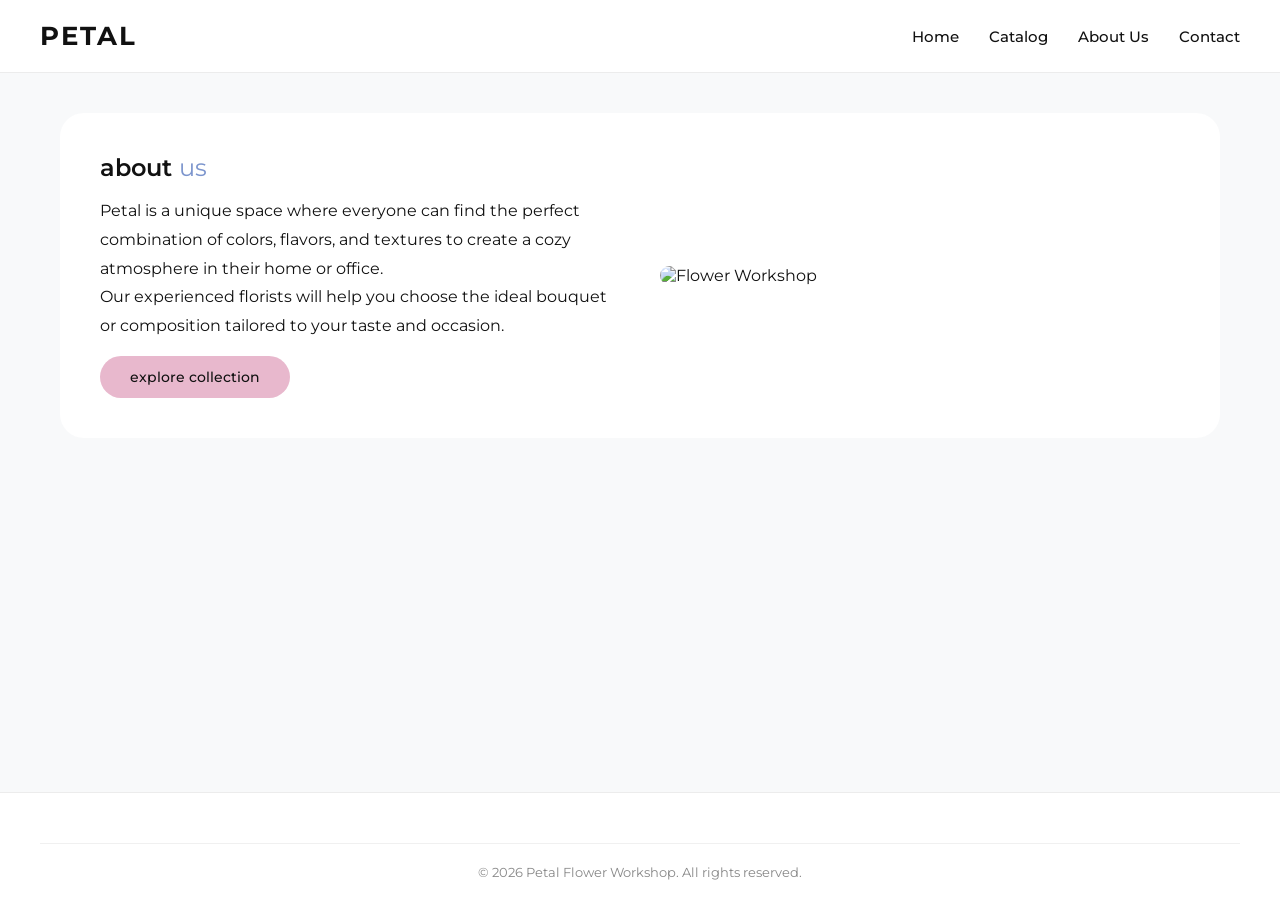
==== about.html @ 54bfecfd "Add files via upload" ====
<!DOCTYPE html>
<html lang="en">
<head>
    <meta charset="UTF-8">
    <meta name="viewport" content="width=device-width, initial-scale=1.0">
    <title>About Us - Petal</title>
    <link rel="stylesheet" href="css/style.css">
</head>
<body>
    <header>
        <div class="nav-container">
            <div class="logo">Petal</div>
            <nav>
                <ul class="nav-links">
                    <li><a href="index.html">Home</a></li>
                    <li><a href="catalog.html">Catalog</a></li>
                    <li><a href="about.html">About Us</a></li>
                    <li><a href="contact.html">Contact</a></li>
                </ul>
            </nav>
        </div>
    </header>

    <main>
        <section class="about-grid">
            <div>
                <h2>about <span class="highlight">us</span></h2>
                <p style="margin-top: 15px; line-height: 1.8;">Petal is a unique space where everyone can find the perfect combination of colors, flavors, and textures to create a cozy atmosphere in their home or office.</p>
                <p style="line-height: 1.8;">Our experienced florists will help you choose the ideal bouquet or composition tailored to your taste and occasion.</p>
                <a href="catalog.html" class="btn-pill" style="margin-top: 15px;">explore collection</a>
            </div>
            <div>
                <img src="https://images.unsplash.com/photo-1528698827591-e19ccd7bc23d?w=600&h=500&fit=crop" alt="Flower Workshop">
            </div>
        </section>
    </main>

    <footer>
        <div class="footer-bottom">
            <p>&copy; 2026 Petal Flower Workshop. All rights reserved.</p>
        </div>
    </footer>
</body>
</html>
---- css/style.css ----
@import url('https://fonts.googleapis.com/css2?family=Montserrat:wght@300;400;500;600;700&display=swap');

:root {
    --periwinkle: #7C95CD; /* Палетка 1 */
    --soft-blue: #8FB1CE;  /* Палетка 2 */
    --mint-green: #A9D8CA; /* Палетка 3 */
    --bg-light: #F8F9FA;   /* Фон */
    --lilac-pink: #E8B8CD; /* Палетка 5 (Акцент) */
    --text-black: #111111; /* Қара шрифт */
    --white: #FFFFFF;
}

* {
    margin: 0;
    padding: 0;
    box-sizing: border-box;
}

body {
    font-family: 'Montserrat', sans-serif;
    background-color: var(--bg-light);
    color: var(--text-black);
    display: flex;
    flex-direction: column;
    min-height: 100vh;
}

/* FLEXBOX: Header */
header {
    background-color: var(--white);
    padding: 20px 40px;
    border-bottom: 1px solid #ECECEC;
}

.nav-container {
    display: flex;
    justify-content: space-between;
    align-items: center;
    max-width: 1200px;
    margin: 0 auto;
}

.logo {
    font-size: 26px;
    font-weight: 700;
    letter-spacing: 2px;
    color: var(--text-black);
    text-transform: uppercase;
}

.nav-links {
    list-style: none;
    display: flex;
    gap: 30px;
}

.nav-links a {
    color: var(--text-black);
    text-decoration: none;
    font-weight: 500;
    font-size: 15px;
    transition: color 0.3s;
}

.nav-links a:hover {
    color: var(--periwinkle);
}

main {
    flex: 1;
    max-width: 1200px;
    margin: 0 auto;
    width: 100%;
    padding: 40px 20px;
}

/* Typography & Accent Colors */
h1, h2, h3 {
    color: var(--text-black);
    font-weight: 600;
}

.highlight {
    color: var(--periwinkle);
    font-weight: 400;
}

/* Pill Buttons */
.btn-pill {
    display: inline-block;
    background-color: var(--lilac-pink);
    color: var(--text-black);
    padding: 12px 30px;
    border-radius: 30px;
    text-decoration: none;
    font-weight: 500;
    font-size: 14px;
    border: none;
    cursor: pointer;
    transition: all 0.3s ease;
}

.btn-pill:hover {
    background-color: var(--periwinkle);
    color: var(--white);
    transform: translateY(-2px);
}

/* HERO SECTION */
.hero {
    text-align: center;
    padding: 60px 20px;
    background-color: var(--white);
    border-radius: 24px;
    margin-bottom: 40px;
    border: 1px solid #F0F0F0;
}

.hero-subtitle {
    font-size: 14px;
    text-transform: uppercase;
    letter-spacing: 2px;
    color: var(--periwinkle);
    margin-bottom: 10px;
}

.hero-title {
    font-size: 56px;
    letter-spacing: 12px;
    margin-bottom: 20px;
    font-weight: 300;
}

.hero-img {
    width: 100%;
    max-height: 450px;
    object-fit: cover;
    border-radius: 20px;
    margin-top: 25px;
}

/* BADGES */
.badge {
    position: absolute;
    top: 15px;
    right: 15px;
    padding: 5px 12px;
    border-radius: 15px;
    font-size: 11px;
    font-weight: 700;
    color: var(--white);
}

.badge-best { background-color: var(--lilac-pink); }
.badge-new { background-color: var(--mint-green); color: var(--text-black); }

/* GRID CATALOGUE */
.grid-catalog {
    display: grid;
    grid-template-columns: repeat(auto-fit, minmax(280px, 1fr));
    gap: 30px;
    margin-top: 30px;
}

.card {
    position: relative;
    background-color: var(--white);
    border-radius: 20px;
    padding: 20px;
    text-align: center;
    border: 1px solid #EFEFEF;
    transition: transform 0.3s;
}

.card:hover {
    transform: translateY(-5px);
}

.card img {
    width: 100%;
    height: 260px;
    object-fit: cover;
    border-radius: 16px;
    margin-bottom: 15px;
}

.card h3 {
    font-size: 18px;
    margin-bottom: 8px;
}

.card .price {
    font-weight: 600;
    color: var(--periwinkle);
    margin-bottom: 15px;
}

/* ABOUT GRID */
.about-grid {
    display: grid;
    grid-template-columns: 1fr 1fr;
    gap: 40px;
    align-items: center;
    background-color: var(--white);
    padding: 40px;
    border-radius: 24px;
}

.about-grid img {
    width: 100%;
    border-radius: 20px;
}

/* NEWSLETTER BAR */
.newsletter-section {
    background-color: var(--lilac-pink);
    padding: 40px;
    border-radius: 24px;
    text-align: center;
    margin-top: 50px;
}

.newsletter-form {
    display: flex;
    justify-content: center;
    gap: 15px;
    margin-top: 20px;
    flex-wrap: wrap;
}

.newsletter-form input {
    padding: 12px 20px;
    border-radius: 30px;
    border: none;
    width: 300px;
    outline: none;
    font-family: 'Montserrat', sans-serif;
}

/* CONTACT FORM & MESSENGERS */
.contact-container {
    display: grid;
    grid-template-columns: 1fr 1fr;
    gap: 40px;
    background: var(--white);
    padding: 40px;
    border-radius: 24px;
}

.contact-form {
    display: flex;
    flex-direction: column;
    gap: 15px;
}

.contact-form input, .contact-form textarea {
    padding: 12px;
    border: 1px solid #DDD;
    border-radius: 10px;
    font-family: 'Montserrat', sans-serif;
}

.messenger-list {
    list-style: none;
    display: flex;
    flex-direction: column;
    gap: 15px;
    margin-top: 20px;
}

.messenger-list a {
    display: block;
    padding: 12px 20px;
    background-color: var(--bg-light);
    border-radius: 15px;
    color: var(--text-black);
    text-decoration: none;
    font-weight: 500;
    transition: background 0.3s;
}

.messenger-list a:hover {
    background-color: var(--mint-green);
}

/* EXTENDED FOOTER */
footer {
    background-color: var(--white);
    border-top: 1px solid #ECECEC;
    padding: 50px 40px 20px;
    margin-top: 60px;
}

.footer-grid {
    display: grid;
    grid-template-columns: repeat(auto-fit, minmax(180px, 1fr));
    gap: 30px;
    max-width: 1200px;
    margin: 0 auto;
    margin-bottom: 40px;
}

.footer-col h4 {
    font-size: 14px;
    text-transform: uppercase;
    letter-spacing: 1px;
    margin-bottom: 15px;
    color: var(--periwinkle);
}

.footer-col ul {
    list-style: none;
}

.footer-col ul li {
    margin-bottom: 10px;
}

.footer-col ul a {
    color: var(--text-black);
    text-decoration: none;
    font-size: 14px;
}

.footer-bottom {
    text-align: center;
    font-size: 13px;
    color: #888;
    border-top: 1px solid #F0F0F0;
    padding-top: 20px;
}

/* RESPONSIVE */
@media (max-width: 768px) {
    .nav-container { flex-direction: column; gap: 15px; }
    .about-grid, .contact-container { grid-template-columns: 1fr; }
    .hero-title { font-size: 36px; letter-spacing: 6px; }
}
/* FIXED BACKGROUND FLOWERS */
.bg-flower {
    position: fixed;
    pointer-events: none; /* Сурет батырмаларды басуға кедергі келтірмейді */
    z-index: 100; /* Беттің ең үстінде тұрады */
    opacity: 0.9; /* Әдемі көрінуі үшін сәл мөлдірлік қосылды */
    filter: drop-shadow(0 10px 15px rgba(0,0,0,0.1)); /* Жеңіл көлеңке */
}

.bg-flower-1 {
    top: -30px;
    left: -30px;
    width: 160px;
    transform: rotate(-15deg);
}

.bg-flower-2 {
    bottom: -30px;
    right: -30px;
    width: 200px;
    transform: rotate(20deg);
}

/* Мобильді нұсқада гүлдер кішірейеді */
@media (max-width: 768px) {
    .bg-flower-1 {
        width: 200px;
        top: -20px;
        left: -20px;
    }
    .bg-flower-2 {
        width: 220px;
        bottom: -20px;
        right: -20px;
    }
}
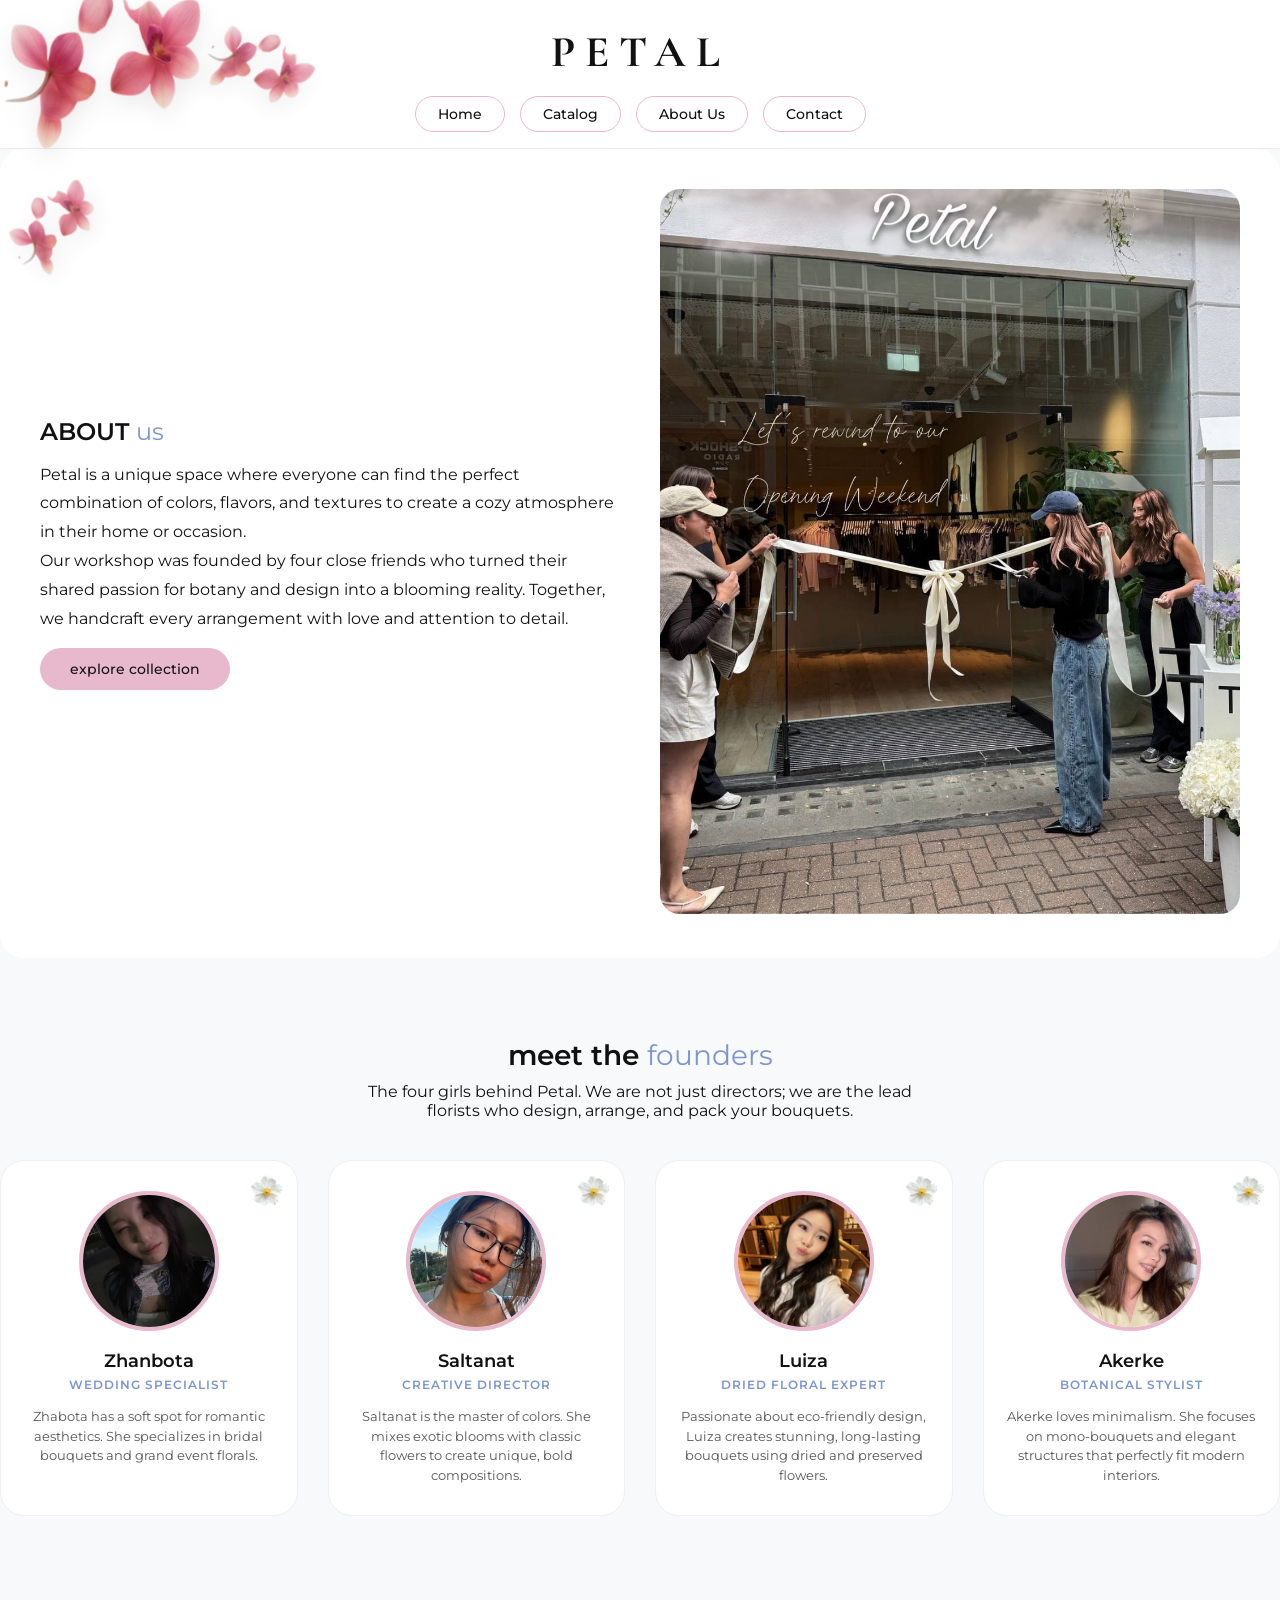
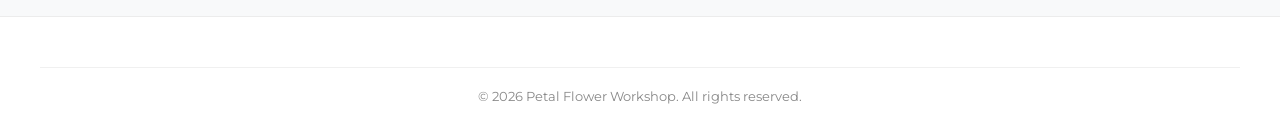
==== commit 057b8a2e: "Add files via upload" ====
--- a/about.html
+++ b/about.html
@@ -7,6 +7,11 @@
     <link rel="stylesheet" href="css/style.css">
 </head>
 <body>
+    <!-- FIXED DECORATIVE FLOWERS -->
+    <img src="imeges/гүл.png" class="bg-flower bg-flower-tl-main" alt="Main Flower Top Left">
+    <img src="imeges/гүл.png" class="bg-flower bg-flower-tl-sub1" alt="Sub Flower 1 Top Left">
+    <img src="imeges/гүл.png" class="bg-flower bg-flower-tl-sub2" alt="Sub Flower 2 Top Left">
+
     <header>
         <div class="nav-container">
             <div class="logo">Petal</div>
@@ -22,15 +27,60 @@
     </header>
 
     <main>
+        <!-- Our Story Section -->
         <section class="about-grid">
             <div>
-                <h2>about <span class="highlight">us</span></h2>
-                <p style="margin-top: 15px; line-height: 1.8;">Petal is a unique space where everyone can find the perfect combination of colors, flavors, and textures to create a cozy atmosphere in their home or office.</p>
-                <p style="line-height: 1.8;">Our experienced florists will help you choose the ideal bouquet or composition tailored to your taste and occasion.</p>
+                <h2>ABOUT <span class="highlight">us</span></h2>
+                <p style="margin-top: 15px; line-height: 1.8;">Petal is a unique space where everyone can find the perfect combination of colors, flavors, and textures to create a cozy atmosphere in their home or occasion.</p>
+                <p style="line-height: 1.8;">Our workshop was founded by four close friends who turned their shared passion for botany and design into a blooming reality. Together, we handcraft every arrangement with love and attention to detail.</p>
                 <a href="catalog.html" class="btn-pill" style="margin-top: 15px;">explore collection</a>
             </div>
             <div>
-                <img src="https://images.unsplash.com/photo-1528698827591-e19ccd7bc23d?w=600&h=500&fit=crop" alt="Flower Workshop">
+                <img src="imeges/біз.jpg" alt="Flower Workshop">
+            </div>
+        </section>
+
+        <!-- The Founders & Florists Section -->
+        <section style="margin-top: 80px; margin-bottom: 40px;">
+            <h2 style="text-align: center; font-size: 28px;">meet the <span class="highlight">founders</span></h2>
+            <p style="text-align: center; margin-top: 10px; max-width: 600px; margin-left: auto; margin-right: auto;">The four girls behind Petal. We are not just directors; we are the lead florists who design, arrange, and pack your bouquets.</p>
+            
+            <div class="team-grid">
+                <!-- Founder 1 -->
+                <article class="team-card">
+                    <img src="imeges/фиксед.png" class="card-flower-deco" alt="Decorative Flower">
+                    <img src="imeges/жанбота.jpg" alt="Zhanbota">
+                    <h3>Zhanbota</h3>
+                    <div class="team-role">Wedding Specialist</div>
+                    <p>Zhabota has a soft spot for romantic aesthetics. She specializes in bridal bouquets and grand event florals.</p>
+                </article>
+
+                <!-- Founder 2 -->
+                <article class="team-card">
+                    <img src="imeges/фиксед.png" class="card-flower-deco" alt="Decorative Flower">
+                    <img src="imeges/салтанат.jpg" alt="Saltanat">
+                    <h3>Saltanat</h3>
+                    <div class="team-role">Creative Director</div>
+                    <p>Saltanat is the master of colors. She mixes exotic blooms with classic flowers to create unique, bold compositions.</p>
+                </article>
+
+                <!-- Founder 3 -->
+                <article class="team-card">
+                    <img src="imeges/фиксед.png" class="card-flower-deco" alt="Decorative Flower">
+                    <img src="imeges/луиза.jpg" alt="Luiza">
+                    <h3>Luiza</h3>
+                    <div class="team-role">Dried Floral Expert</div>
+                    <p>Passionate about eco-friendly design, Luiza creates stunning, long-lasting bouquets using dried and preserved flowers.</p>
+                </article>
+
+                <!-- Founder 4 -->
+                <article class="team-card">
+                    <img src="imeges/фиксед.png" class="card-flower-deco" alt="Decorative Flower">
+                    <img src="imeges/ақерке.jpg" alt="Akerke">
+                    <h3>Akerke</h3>
+                    <div class="team-role">Botanical Stylist</div>
+                    <p>Akerke loves minimalism. She focuses on mono-bouquets and elegant structures that perfectly fit modern interiors.</p>
+                </article>
             </div>
         </section>
     </main>
--- a/css/style.css
+++ b/css/style.css
@@ -1,12 +1,12 @@
-@import url('https://fonts.googleapis.com/css2?family=Montserrat:wght@300;400;500;600;700&display=swap');
+@import url('https://fonts.googleapis.com/css2?family=Cormorant+Garamond:wght@600;700&family=Montserrat:wght@300;400;500;600;700&display=swap');
 
 :root {
-    --periwinkle: #7C95CD; /* Палетка 1 */
-    --soft-blue: #8FB1CE;  /* Палетка 2 */
-    --mint-green: #A9D8CA; /* Палетка 3 */
-    --bg-light: #F8F9FA;   /* Фон */
-    --lilac-pink: #E8B8CD; /* Палетка 5 (Акцент) */
-    --text-black: #111111; /* Қара шрифт */
+    --periwinkle: #7C95CD;
+    --soft-blue: #8FB1CE;
+    --mint-green: #A9D8CA;
+    --bg-light: #F8F9FA;
+    --lilac-pink: #E8B8CD;
+    --text-black: #111111;
     --white: #FFFFFF;
 }
 
@@ -25,56 +25,135 @@
     min-height: 100vh;
 }
 
-/* FLEXBOX: Header */
+.bg-flower {
+    position: fixed;
+    pointer-events: none;
+    z-index: 100;
+    filter: drop-shadow(0 8px 12px rgba(0,0,0,0.08));
+}
+
+.bg-flower-tl-main {
+    top: -40px;
+    left: -40px;
+    width: 280px;
+    transform: rotate(-10deg);
+    z-index: 102;
+}
+
+.bg-flower-tl-sub1 {
+    top: 15px;
+    left: 190px;
+    width: 140px;
+    transform: rotate(25deg);
+    opacity: 0.8;
+    z-index: 101;
+}
+
+.bg-flower-tl-sub2 {
+    top: 180px;
+    left: -15px;
+    width: 130px;
+    transform: rotate(-40deg);
+    opacity: 0.8;
+    z-index: 101;
+}
+
+.bg-flower-br-main {
+    bottom: -40px;
+    right: -40px;
+    width: 300px;
+    transform: rotate(15deg);
+    z-index: 102;
+}
+
+.bg-flower-br-sub1 {
+    bottom: 180px;
+    right: -15px;
+    width: 140px;
+    transform: rotate(-30deg);
+    opacity: 0.8;
+    z-index: 101;
+}
+
+.bg-flower-br-sub2 {
+    bottom: 15px;
+    right: 210px;
+    width: 130px;
+    transform: rotate(40deg);
+    opacity: 0.8;
+    z-index: 101;
+}
+
+@media (max-width: 768px) {
+    .bg-flower-tl-main { width: 160px; top: -20px; left: -20px; }
+    .bg-flower-tl-sub1 { width: 80px; top: 10px; left: 110px; }
+    .bg-flower-tl-sub2 { width: 75px; top: 100px; left: -10px; }
+
+    .bg-flower-br-main { width: 170px; bottom: -20px; right: -20px; }
+    .bg-flower-br-sub1 { width: 85px; bottom: 110px; right: -10px; }
+    .bg-flower-br-sub2 { width: 80px; bottom: 10px; right: 120px; }
+}
+
 header {
     background-color: var(--white);
-    padding: 20px 40px;
+    padding: 25px 40px;
     border-bottom: 1px solid #ECECEC;
 }
 
 .nav-container {
     display: flex;
-    justify-content: space-between;
+    flex-direction: column;
     align-items: center;
+    gap: 20px;
     max-width: 1200px;
     margin: 0 auto;
 }
 
 .logo {
-    font-size: 26px;
+    font-family: 'Cormorant Garamond', serif;
+    font-size: 44px;
     font-weight: 700;
-    letter-spacing: 2px;
+    letter-spacing: 10px;
     color: var(--text-black);
     text-transform: uppercase;
+    text-decoration: none;
+    text-align: center;
+    display: block;
+    margin-bottom: 5px;
+    transition: all 0.3s ease;
+}
+
+.logo:hover {
+    color: var(--periwinkle);
+    transform: scale(1.02);
 }
 
 .nav-links {
     list-style: none;
     display: flex;
-    gap: 30px;
+    gap: 15px;
+    flex-wrap: wrap;
+    justify-content: center;
 }
 
 .nav-links a {
     color: var(--text-black);
     text-decoration: none;
     font-weight: 500;
-    font-size: 15px;
-    transition: color 0.3s;
+    font-size: 14px;
+    padding: 8px 22px;
+    border: 1.5px solid var(--lilac-pink);
+    border-radius: 25px;
+    background-color: var(--white);
+    transition: all 0.3s ease;
 }
 
 .nav-links a:hover {
-    color: var(--periwinkle);
-}
-
-main {
-    flex: 1;
-    max-width: 1200px;
-    margin: 0 auto;
-    width: 100%;
-    padding: 40px 20px;
-}
-
-/* Typography & Accent Colors */
+    background-color: var(--lilac-pink);
+    color: var(--text-black);
+    transform: translateY(-2px);
+}
+
 h1, h2, h3 {
     color: var(--text-black);
     font-weight: 600;
@@ -85,7 +164,6 @@
     font-weight: 400;
 }
 
-/* Pill Buttons */
 .btn-pill {
     display: inline-block;
     background-color: var(--lilac-pink);
@@ -106,7 +184,6 @@
     transform: translateY(-2px);
 }
 
-/* HERO SECTION */
 .hero {
     text-align: center;
     padding: 60px 20px;
@@ -139,7 +216,6 @@
     margin-top: 25px;
 }
 
-/* BADGES */
 .badge {
     position: absolute;
     top: 15px;
@@ -154,7 +230,6 @@
 .badge-best { background-color: var(--lilac-pink); }
 .badge-new { background-color: var(--mint-green); color: var(--text-black); }
 
-/* GRID CATALOGUE */
 .grid-catalog {
     display: grid;
     grid-template-columns: repeat(auto-fit, minmax(280px, 1fr));
@@ -195,7 +270,6 @@
     margin-bottom: 15px;
 }
 
-/* ABOUT GRID */
 .about-grid {
     display: grid;
     grid-template-columns: 1fr 1fr;
@@ -211,7 +285,69 @@
     border-radius: 20px;
 }
 
-/* NEWSLETTER BAR */
+.team-grid {
+    display: grid;
+    grid-template-columns: repeat(auto-fit, minmax(220px, 1fr));
+    gap: 30px;
+    margin-top: 40px;
+}
+
+.team-card {
+    position: relative;
+    background-color: var(--white);
+    padding: 30px 20px;
+    border-radius: 24px;
+    text-align: center;
+    border: 1px solid #EFEFEF;
+    transition: transform 0.3s;
+    overflow: hidden;
+}
+
+.team-card:hover {
+    transform: translateY(-5px);
+    box-shadow: 0 10px 20px rgba(0,0,0,0.05);
+}
+
+.card-flower-deco {
+    position: absolute;
+    top: 12px;
+    right: 12px;
+    width: 36px;
+    height: 36px;
+    object-fit: contain;
+    opacity: 0.85;
+    pointer-events: none;
+}
+
+.team-card img:not(.card-flower-deco) {
+    width: 140px;
+    height: 140px;
+    border-radius: 50%;
+    object-fit: cover;
+    margin-bottom: 15px;
+    border: 4px solid var(--lilac-pink);
+}
+
+.team-card h3 {
+    font-size: 18px;
+    margin-bottom: 5px;
+}
+
+.team-role {
+    font-size: 12px;
+    font-weight: 600;
+    text-transform: uppercase;
+    color: var(--periwinkle);
+    margin-bottom: 15px;
+    letter-spacing: 1px;
+}
+
+.team-card p {
+    font-size: 13px;
+    color: #555;
+    line-height: 1.5;
+}
+
 .newsletter-section {
     background-color: var(--lilac-pink);
     padding: 40px;
@@ -237,7 +373,6 @@
     font-family: 'Montserrat', sans-serif;
 }
 
-/* CONTACT FORM & MESSENGERS */
 .contact-container {
     display: grid;
     grid-template-columns: 1fr 1fr;
@@ -283,7 +418,6 @@
     background-color: var(--mint-green);
 }
 
-/* EXTENDED FOOTER */
 footer {
     background-color: var(--white);
     border-top: 1px solid #ECECEC;
@@ -330,45 +464,10 @@
     padding-top: 20px;
 }
 
-/* RESPONSIVE */
 @media (max-width: 768px) {
     .nav-container { flex-direction: column; gap: 15px; }
     .about-grid, .contact-container { grid-template-columns: 1fr; }
     .hero-title { font-size: 36px; letter-spacing: 6px; }
-}
-/* FIXED BACKGROUND FLOWERS */
-.bg-flower {
-    position: fixed;
-    pointer-events: none; /* Сурет батырмаларды басуға кедергі келтірмейді */
-    z-index: 100; /* Беттің ең үстінде тұрады */
-    opacity: 0.9; /* Әдемі көрінуі үшін сәл мөлдірлік қосылды */
-    filter: drop-shadow(0 10px 15px rgba(0,0,0,0.1)); /* Жеңіл көлеңке */
-}
-
-.bg-flower-1 {
-    top: -30px;
-    left: -30px;
-    width: 160px;
-    transform: rotate(-15deg);
-}
-
-.bg-flower-2 {
-    bottom: -30px;
-    right: -30px;
-    width: 200px;
-    transform: rotate(20deg);
-}
-
-/* Мобильді нұсқада гүлдер кішірейеді */
-@media (max-width: 768px) {
-    .bg-flower-1 {
-        width: 200px;
-        top: -20px;
-        left: -20px;
-    }
-    .bg-flower-2 {
-        width: 220px;
-        bottom: -20px;
-        right: -20px;
-    }
+    .bg-flower-1 { width: 200px; top: -20px; left: -20px; }
+    .bg-flower-2 { width: 220px; bottom: -20px; right: -20px; }
 }
